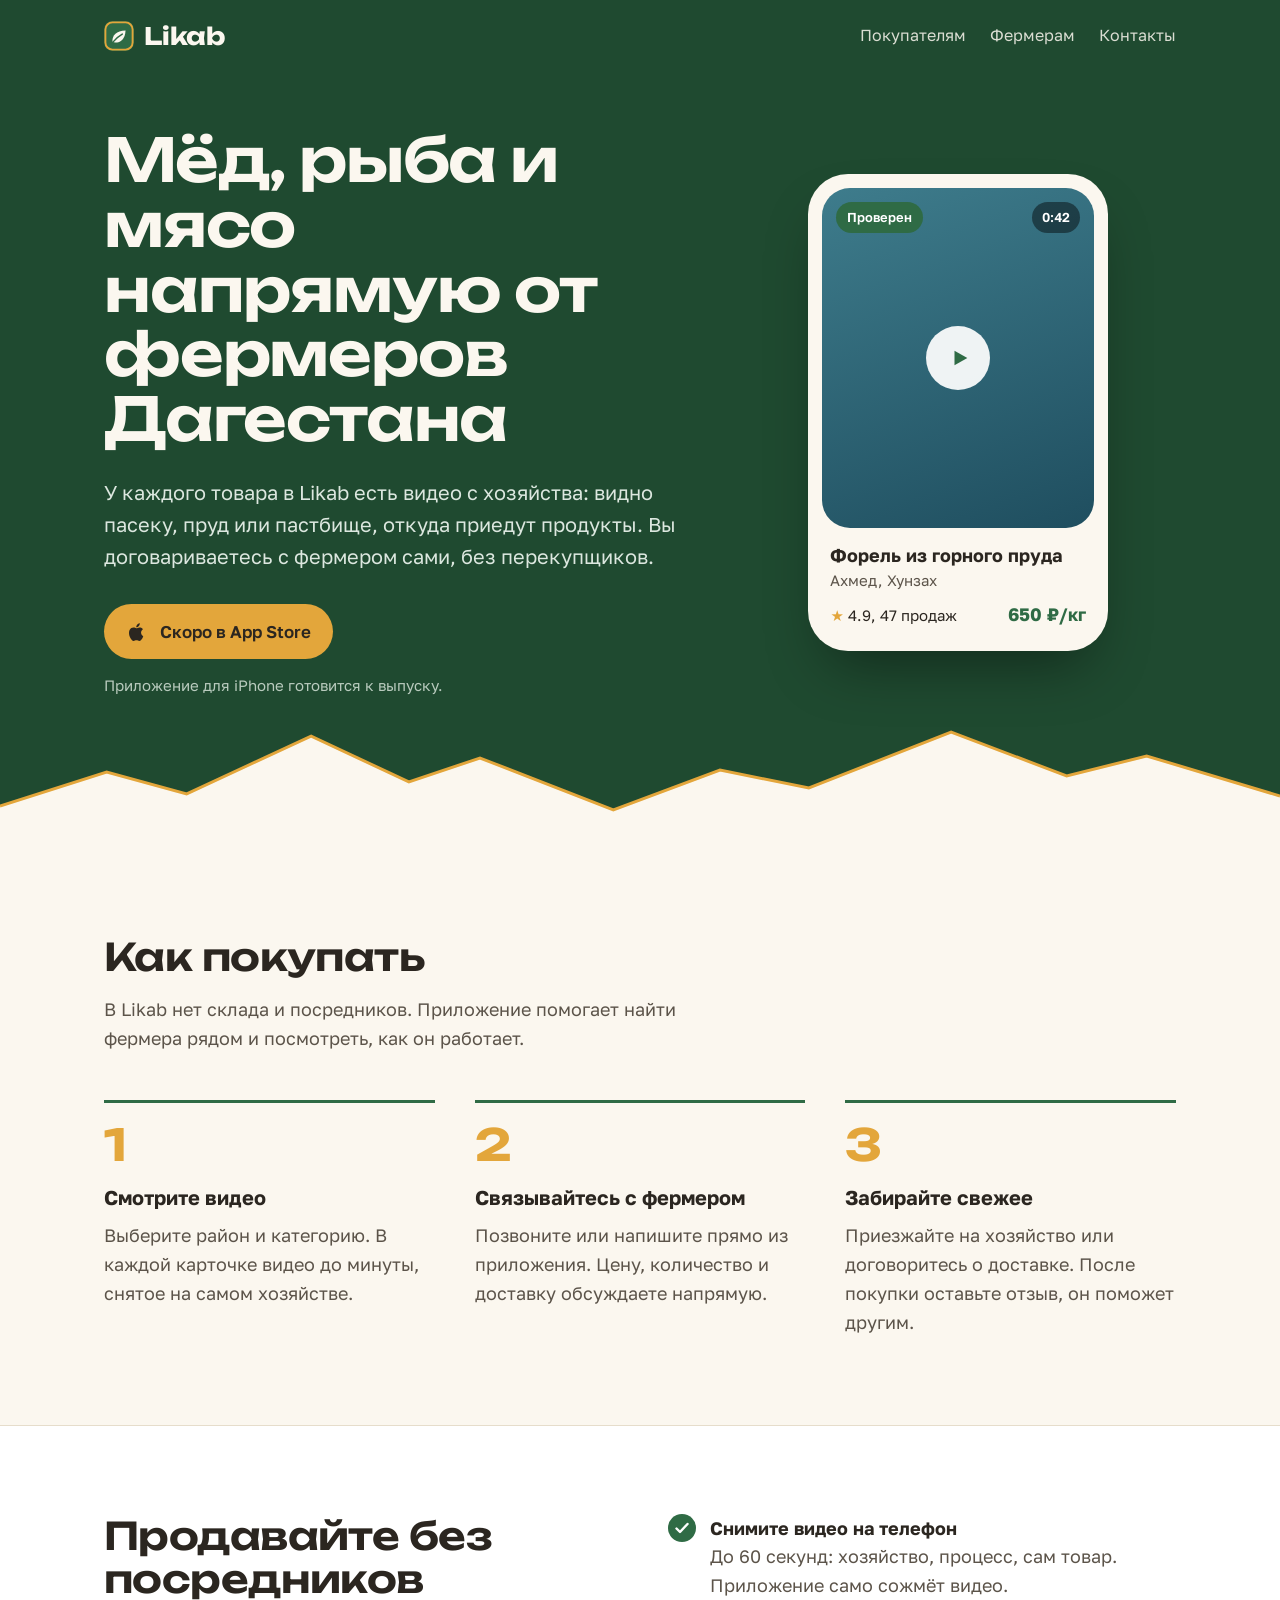
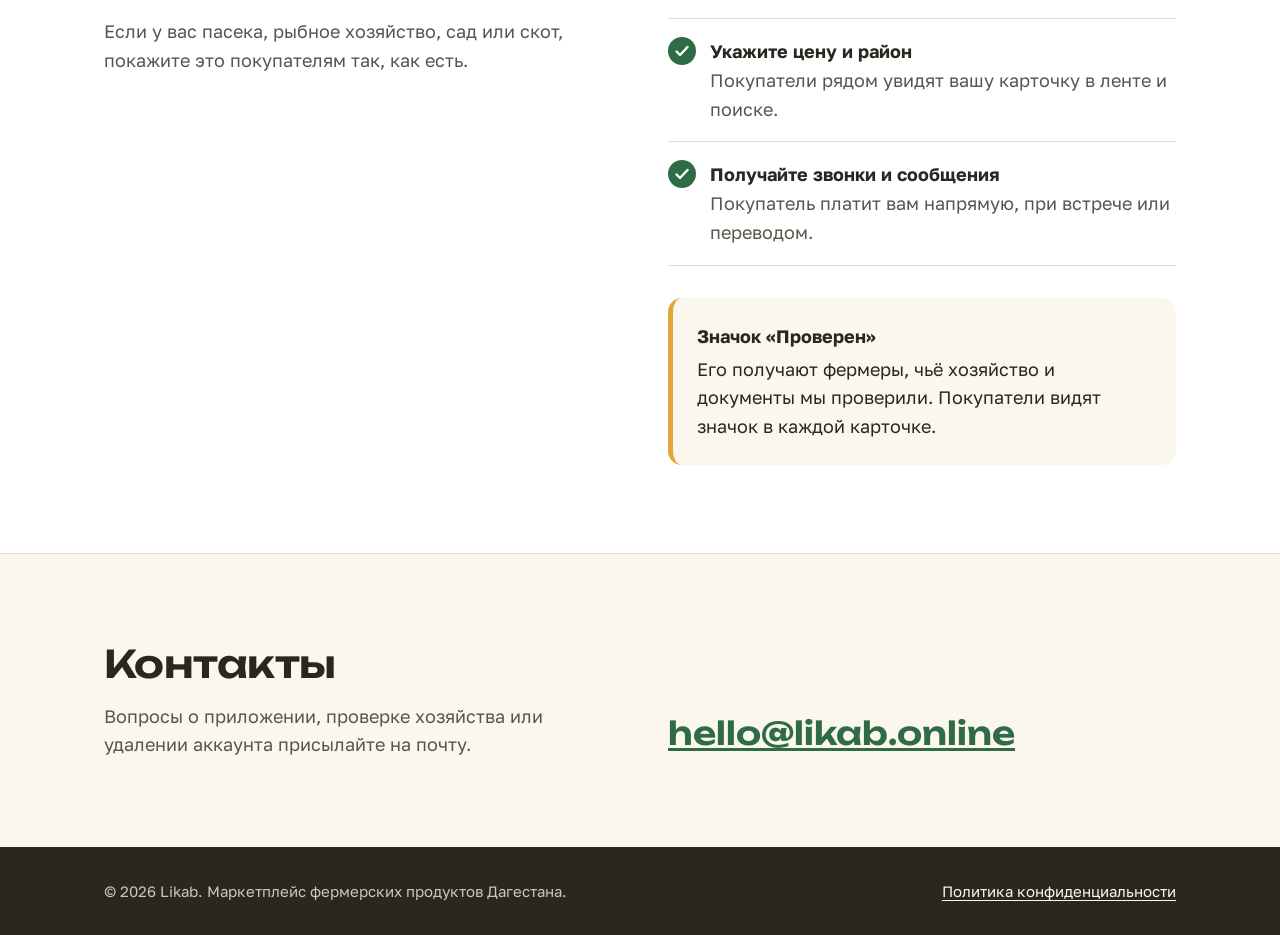
==== index.html @ 3a9e5cb6 "Add files via upload" ====
<!doctype html>
<html lang="ru">
<head>
<meta charset="utf-8">
<meta name="viewport" content="width=device-width, initial-scale=1">
<link rel="icon" href="data:image/svg+xml,%3Csvg xmlns=%27http://www.w3.org/2000/svg%27 viewBox=%270 0 32 32%27%3E%3Crect width=%2732%27 height=%2732%27 rx=%279%27 fill=%27%232F6B45%27/%3E%3Cpath d=%27M9 21c0-6 4-10.5 14-11-0.5 9-5 13-11 13-1 0-2-.4-3-1.2%27 fill=%27%23FBF7EF%27/%3E%3C/svg%3E">
<link rel="preconnect" href="https://fonts.googleapis.com">
<link rel="preconnect" href="https://fonts.gstatic.com" crossorigin>
<link href="https://fonts.googleapis.com/css2?family=Golos+Text:wght@400;600;700&family=Unbounded:wght@600;700&display=swap" rel="stylesheet">
<link rel="stylesheet" href="/styles.css">
<title>Likab — продукты от фермеров Дагестана</title>
<meta name="description" content="Likab — приложение, где фермеры Дагестана продают мёд, рыбу, мясо и овощи. У каждого товара видео с хозяйства и прямой контакт с фермером.">
</head>
<body>
<header class="top">
  <div class="wrap">
    <a class="wordmark" href="/"><svg viewBox="0 0 32 32" aria-hidden="true"><rect width="32" height="32" rx="9" fill="#2F6B45"/><rect x="1.5" y="1.5" width="29" height="29" rx="7.5" fill="none" stroke="#E3A63B" stroke-width="2"/><path d="M9 21c0-6 4-10.5 14-11-0.5 9-5 13-11 13-1 0-2-.4-3-1.2" fill="#FBF7EF"/><path d="M10 22c3-3.5 6-6 9.5-8" stroke="#2F6B45" stroke-width="1.6" fill="none" stroke-linecap="round"/></svg> Likab</a>
    <nav aria-label="Разделы">
      <a href="/#buyers" class="hide-sm">Покупателям</a>
      <a href="/#farmers">Фермерам</a>
      <a href="/#contacts">Контакты</a>
    </nav>
  </div>
</header>

<main>
  <div class="hero">
    <div class="wrap">
      <div>
        <h1>Мёд, рыба и мясо напрямую от фермеров Дагестана</h1>
        <p>У каждого товара в Likab есть видео с хозяйства: видно пасеку, пруд или пастбище, откуда приедут продукты. Вы договариваетесь с фермером сами, без перекупщиков.</p>
        <span class="store">
          <svg viewBox="0 0 24 24" aria-hidden="true"><path fill="currentColor" d="M16.4 12.6c0-2.4 2-3.6 2.1-3.7-1.1-1.7-2.9-1.9-3.5-1.9-1.5-.2-2.9.9-3.7.9-.8 0-1.9-.9-3.2-.8-1.6 0-3.1 1-4 2.4-1.7 3-.4 7.4 1.2 9.8.8 1.2 1.8 2.5 3 2.4 1.2 0 1.7-.8 3.1-.8s1.9.8 3.2.8c1.3 0 2.1-1.2 2.9-2.4.9-1.4 1.3-2.7 1.3-2.8 0 0-2.4-1-2.4-3.9zM14 5.5c.7-.8 1.1-1.9 1-3-1 0-2.1.7-2.8 1.5-.6.7-1.2 1.8-1 2.9 1.1.1 2.1-.6 2.8-1.4z"/></svg>
          Скоро в App Store
        </span>
        <small>Приложение для iPhone готовится к выпуску.</small>
      </div>

      <div class="phone" aria-hidden="true">
        <div class="video">
          <span class="badge">Проверен</span>
          <span class="time">0:42</span>
          <span class="play"><svg viewBox="0 0 24 24"><path fill="#2F6B45" d="M6 4l14 8-14 8z"/></svg></span>
        </div>
        <div class="info">
          <div class="title">Форель из горного пруда</div>
          <div class="who">Ахмед, Хунзах</div>
          <div class="row">
            <span class="stars"><b>★</b> 4.9, 47 продаж</span>
            <span class="price">650 ₽/кг</span>
          </div>
        </div>
      </div>
    </div>

    <svg class="ridge" viewBox="0 0 1440 120" preserveAspectRatio="none" aria-hidden="true">
      <path d="M0 120V78l120-34 90 22 140-58 110 46 80-24 150 52 120-40 100 18 160-56 130 44 90-20 150 40v52z" fill="#FBF7EF"/>
      <path d="M0 78l120-34 90 22 140-58 110 46 80-24 150 52 120-40 100 18 160-56 130 44 90-20 150 40" fill="none" stroke="#E3A63B" stroke-width="3"/>
    </svg>
  </div>

  <section id="buyers">
    <div class="wrap">
      <h2>Как покупать</h2>
      <p class="lead">В Likab нет склада и посредников. Приложение помогает найти фермера рядом и посмотреть, как он работает.</p>
      <ol class="steps">
        <li>
          <div class="n">1</div>
          <h3>Смотрите видео</h3>
          <p>Выберите район и категорию. В каждой карточке видео до минуты, снятое на самом хозяйстве.</p>
        </li>
        <li>
          <div class="n">2</div>
          <h3>Связывайтесь с фермером</h3>
          <p>Позвоните или напишите прямо из приложения. Цену, количество и доставку обсуждаете напрямую.</p>
        </li>
        <li>
          <div class="n">3</div>
          <h3>Забирайте свежее</h3>
          <p>Приезжайте на хозяйство или договоритесь о доставке. После покупки оставьте отзыв, он поможет другим.</p>
        </li>
      </ol>
    </div>
  </section>

  <section class="farmers" id="farmers">
    <div class="wrap">
      <div>
        <h2>Продавайте без посредников</h2>
        <p class="lead">Если у вас пасека, рыбное хозяйство, сад или скот, покажите это покупателям так, как есть.</p>
      </div>
      <div>
        <ul class="checks">
          <li><svg viewBox="0 0 28 28" aria-hidden="true"><circle cx="14" cy="14" r="14" fill="#2F6B45"/><path d="M8.5 14.5l3.5 3.5 7.5-8" stroke="#fff" stroke-width="2.4" fill="none" stroke-linecap="round" stroke-linejoin="round"/></svg><div><b>Снимите видео на телефон</b><span>До 60 секунд: хозяйство, процесс, сам товар. Приложение само сожмёт видео.</span></div></li>
          <li><svg viewBox="0 0 28 28" aria-hidden="true"><circle cx="14" cy="14" r="14" fill="#2F6B45"/><path d="M8.5 14.5l3.5 3.5 7.5-8" stroke="#fff" stroke-width="2.4" fill="none" stroke-linecap="round" stroke-linejoin="round"/></svg><div><b>Укажите цену и район</b><span>Покупатели рядом увидят вашу карточку в ленте и поиске.</span></div></li>
          <li><svg viewBox="0 0 28 28" aria-hidden="true"><circle cx="14" cy="14" r="14" fill="#2F6B45"/><path d="M8.5 14.5l3.5 3.5 7.5-8" stroke="#fff" stroke-width="2.4" fill="none" stroke-linecap="round" stroke-linejoin="round"/></svg><div><b>Получайте звонки и сообщения</b><span>Покупатель платит вам напрямую, при встрече или переводом.</span></div></li>
        </ul>
        <div class="verified">
          <b>Значок «Проверен»</b>
          Его получают фермеры, чьё хозяйство и документы мы проверили. Покупатели видят значок в каждой карточке.
        </div>
      </div>
    </div>
  </section>

  <section class="contacts" id="contacts">
    <div class="wrap">
      <div>
        <h2>Контакты</h2>
        <p class="lead" style="margin-bottom:0">Вопросы о приложении, проверке хозяйства или удалении аккаунта присылайте на почту.</p>
      </div>
      <div>
        <a class="mail" href="mailto:hello@likab.online">hello@likab.online</a>
      </div>
    </div>
  </section>
</main>

<footer>
  <div class="wrap">
    <span>© 2026 Likab. Маркетплейс фермерских продуктов Дагестана.</span>
    <span><a href="/privacy.html">Политика конфиденциальности</a></span>
  </div>
</footer>
</body>
</html>
---- styles.css ----
:root {
  --green: #2F6B45;
  --green-deep: #1F4A30;
  --amber: #E3A63B;
  --milk: #FBF7EF;
  --ink: #2B2620;
  --ink-soft: #5C544A;
  --line: #E6DDCB;
  --white: #FFFFFF;
  --radius-lg: 28px;
  --radius-sm: 14px;
  --wrap: 1120px;
  --display: "Unbounded", "Golos Text", system-ui, sans-serif;
  --text: "Golos Text", system-ui, -apple-system, "Segoe UI", sans-serif;
}

* { box-sizing: border-box; }
html { -webkit-text-size-adjust: 100%; }
body {
  margin: 0;
  background: var(--milk);
  color: var(--ink);
  font-family: var(--text);
  font-size: 18px;
  line-height: 1.6;
}
img, svg { display: block; max-width: 100%; }
a { color: var(--green); text-underline-offset: 3px; }
a:focus-visible, .button:focus-visible {
  outline: 3px solid var(--amber);
  outline-offset: 3px;
  border-radius: 6px;
}

.wrap { width: 100%; max-width: var(--wrap); margin: 0 auto; padding: 0 24px; }

/* Шапка */
.top { background: var(--green-deep); color: var(--milk); }
.top .wrap {
  display: flex; align-items: center; justify-content: space-between;
  gap: 16px; min-height: 72px;
}
.wordmark {
  font-family: var(--display); font-weight: 700; font-size: 24px;
  color: var(--milk); text-decoration: none; letter-spacing: -0.01em;
  display: flex; align-items: center; gap: 10px;
}
.wordmark svg { width: 30px; height: 30px; }
.top nav { display: flex; gap: 24px; font-size: 16px; }
.top nav a { color: var(--milk); text-decoration: none; opacity: 0.85; }
.top nav a:hover { opacity: 1; text-decoration: underline; }

/* Первый экран */
.hero { background: var(--green-deep); color: var(--milk); position: relative; overflow: hidden; }
.hero .wrap {
  display: grid; grid-template-columns: 1.15fr 0.85fr; gap: 48px;
  align-items: center; padding-top: 56px; padding-bottom: 150px;
}
.hero h1 {
  font-family: var(--display); font-weight: 600;
  font-size: clamp(34px, 5.2vw, 60px); line-height: 1.08;
  letter-spacing: -0.02em; margin: 0 0 24px; max-width: 14ch;
}
.hero p { font-size: 20px; color: #DCE7DF; margin: 0 0 32px; max-width: 34em; }
.store {
  display: inline-flex; align-items: center; gap: 12px;
  background: var(--amber); color: var(--ink);
  padding: 14px 22px; border-radius: 999px; font-weight: 600; font-size: 17px;
}
.store svg { width: 22px; height: 22px; }
.hero small { display: block; margin-top: 14px; font-size: 15px; color: #B9CBBE; }

/* Карточка товара в рамке телефона */
.phone {
  justify-self: center; width: min(300px, 100%);
  background: var(--milk); color: var(--ink);
  border-radius: 40px; padding: 14px;
  box-shadow: 0 30px 60px -20px rgba(0, 0, 0, 0.45);
  position: relative; z-index: 1;
}
.phone .video {
  aspect-ratio: 4 / 5; border-radius: 28px;
  background: linear-gradient(160deg, #3E7C8C 0%, #1F4E5F 100%);
  position: relative; display: grid; place-items: center;
}
.phone .video .play {
  width: 64px; height: 64px; border-radius: 50%; background: rgba(255,255,255,0.92);
  display: grid; place-items: center;
}
.phone .video .play svg { width: 22px; height: 22px; margin-left: 4px; }
.phone .badge {
  position: absolute; top: 14px; left: 14px;
  background: var(--green); color: var(--white);
  font-size: 13px; font-weight: 600; padding: 5px 11px; border-radius: 999px;
}
.phone .time {
  position: absolute; top: 14px; right: 14px;
  background: rgba(0,0,0,0.45); color: var(--white);
  font-size: 13px; font-weight: 600; padding: 5px 10px; border-radius: 999px;
  font-variant-numeric: tabular-nums;
}
.phone .info { padding: 16px 8px 8px; }
.phone .title { font-weight: 700; font-size: 18px; line-height: 1.3; }
.phone .who { color: var(--ink-soft); font-size: 15px; }
.phone .row { display: flex; justify-content: space-between; align-items: baseline; margin-top: 8px; }
.phone .stars { font-size: 15px; }
.phone .stars b { color: var(--amber); }
.phone .price { color: var(--green); font-weight: 700; font-size: 18px; }

/* Горы у нижнего края первого экрана */
.ridge {
  position: absolute; left: 0; right: 0; bottom: -1px; width: 100%; height: 120px;
}

/* Секции */
section { padding: 88px 0; }
h2 {
  font-family: var(--display); font-weight: 600;
  font-size: clamp(26px, 3.4vw, 38px); line-height: 1.15;
  letter-spacing: -0.015em; margin: 0 0 16px; max-width: 22ch;
}
.lead { color: var(--ink-soft); max-width: 36em; margin: 0 0 48px; }

/* Покупателям: шаги */
.steps { list-style: none; margin: 0; padding: 0; display: grid; grid-template-columns: repeat(3, 1fr); gap: 40px; }
.steps li { border-top: 3px solid var(--green); padding-top: 20px; }
.steps .n {
  font-family: var(--display); font-weight: 700; font-size: 44px; line-height: 1;
  color: var(--amber); margin-bottom: 14px;
}
.steps h3 { font-size: 20px; margin: 0 0 8px; }
.steps p { margin: 0; color: var(--ink-soft); }

/* Фермерам */
.farmers { background: var(--white); border-top: 1px solid var(--line); border-bottom: 1px solid var(--line); }
.farmers .wrap { display: grid; grid-template-columns: 1fr 1fr; gap: 56px; align-items: start; }
.checks { list-style: none; margin: 0; padding: 0; }
.checks li {
  display: grid; grid-template-columns: 28px 1fr; gap: 14px;
  padding: 18px 0; border-bottom: 1px solid var(--line);
}
.checks li:first-child { padding-top: 0; }
.checks svg { width: 28px; height: 28px; }
.checks b { display: block; font-size: 18px; }
.checks span { color: var(--ink-soft); }
.verified {
  margin-top: 32px; padding: 24px; border-radius: var(--radius-sm);
  background: var(--milk); border-left: 5px solid var(--amber);
}
.verified b { display: block; margin-bottom: 4px; }

/* Контакты */
.contacts .wrap { display: grid; grid-template-columns: 1fr 1fr; gap: 56px; align-items: end; }
.mail {
  font-family: var(--display); font-weight: 600;
  font-size: clamp(22px, 3vw, 32px); word-break: break-word;
}

/* Подвал */
footer { background: var(--ink); color: #CFC6B8; font-size: 15px; padding: 32px 0; }
footer .wrap { display: flex; flex-wrap: wrap; justify-content: space-between; gap: 12px 24px; }
footer a { color: var(--milk); }

/* Страница политики */
.doc { padding: 56px 0 88px; }
.doc .wrap { max-width: 760px; }
.doc h1 {
  font-family: var(--display); font-weight: 600; font-size: clamp(28px, 4vw, 40px);
  line-height: 1.15; letter-spacing: -0.015em; margin: 0 0 8px;
}
.doc .updated { color: var(--ink-soft); margin: 0 0 40px; }
.doc h2 { font-size: 22px; margin: 40px 0 12px; max-width: none; }
.doc ul { padding-left: 1.2em; }
.doc li { margin-bottom: 6px; }
.doc table { width: 100%; border-collapse: collapse; font-size: 16px; margin: 8px 0 16px; }
.doc th, .doc td { text-align: left; vertical-align: top; padding: 10px 12px; border-bottom: 1px solid var(--line); }
.doc th { font-weight: 600; background: var(--white); }

/* Телефоны */
@media (max-width: 860px) {
  .hero .wrap { grid-template-columns: 1fr; padding-top: 32px; padding-bottom: 120px; gap: 40px; }
  .phone { width: min(280px, 100%); }
  .steps { grid-template-columns: 1fr; gap: 32px; }
  .farmers .wrap, .contacts .wrap { grid-template-columns: 1fr; gap: 32px; }
  section { padding: 64px 0; }
}
@media (max-width: 560px) {
  body { font-size: 17px; }
  .wrap { padding: 0 16px; }
  .top nav { gap: 16px; font-size: 15px; }
  .top nav .hide-sm { display: none; }
  .hero p { font-size: 18px; }
  .ridge { height: 80px; }
}
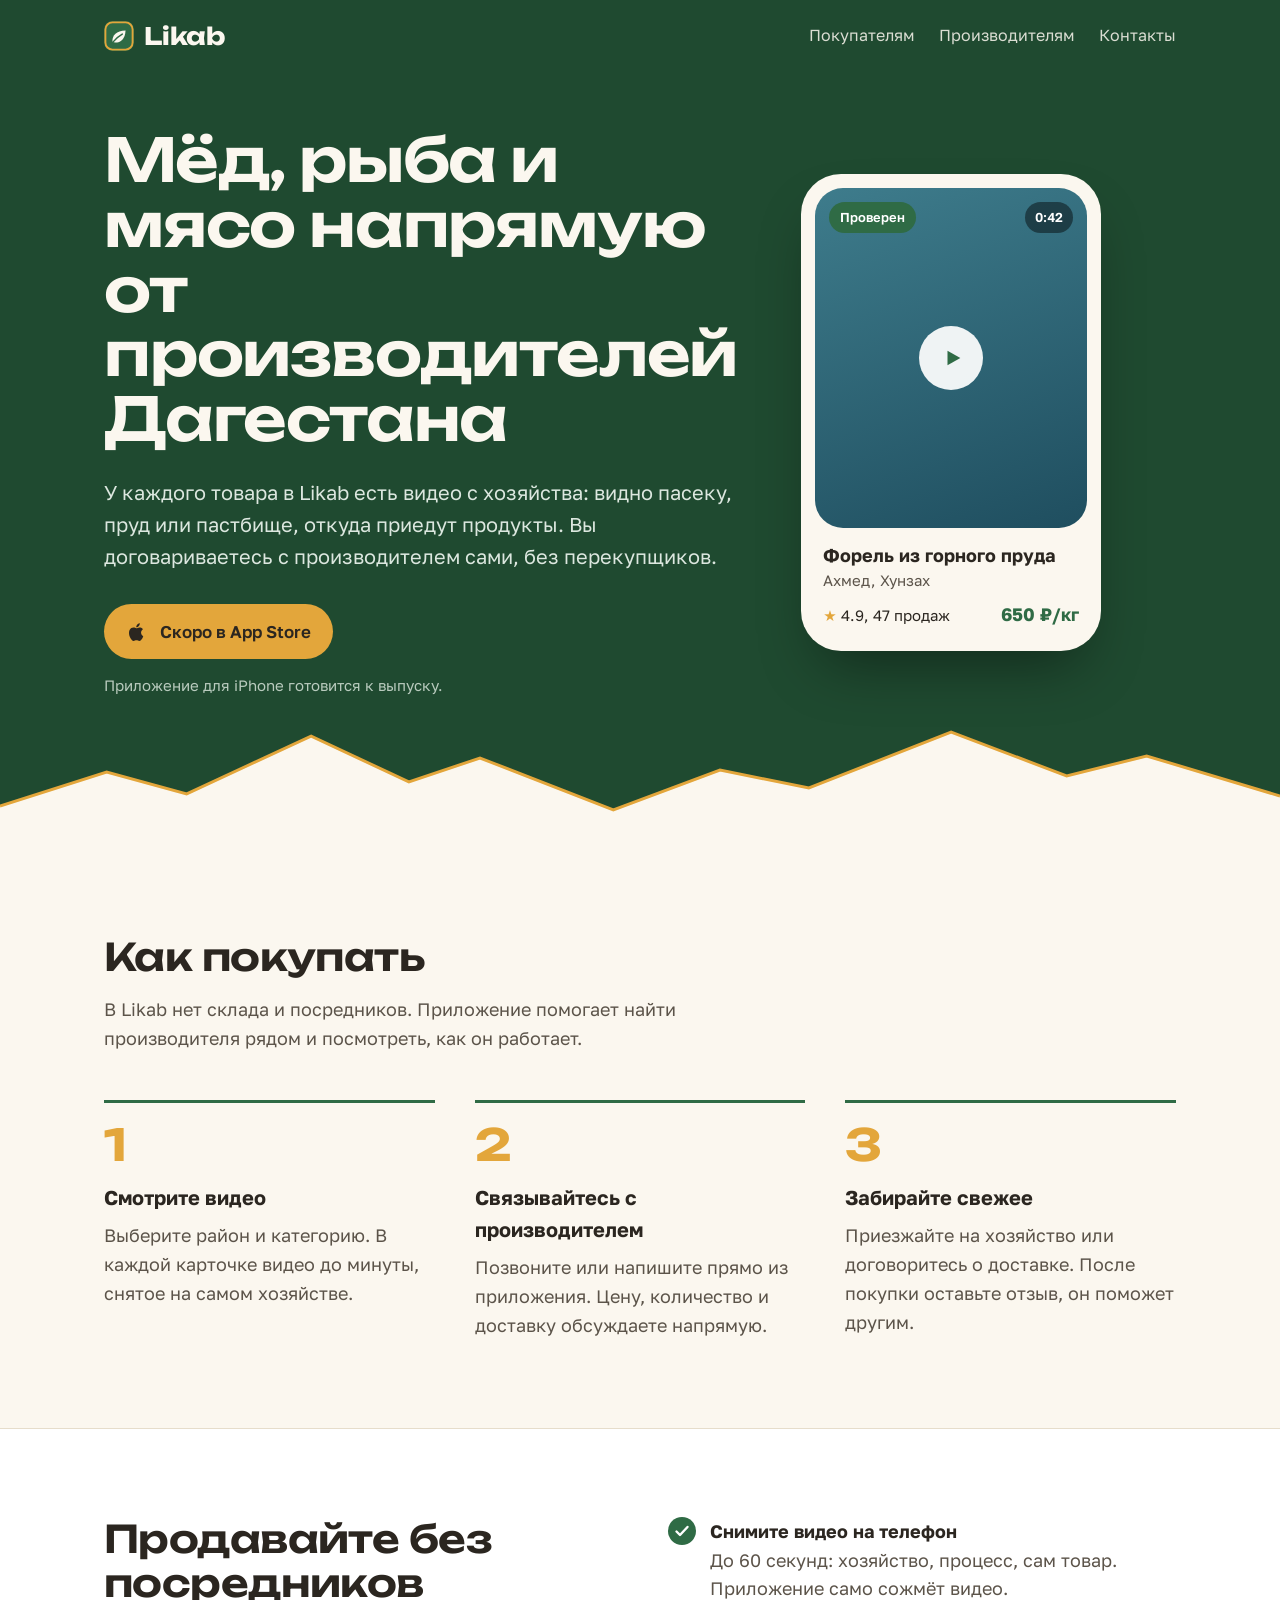
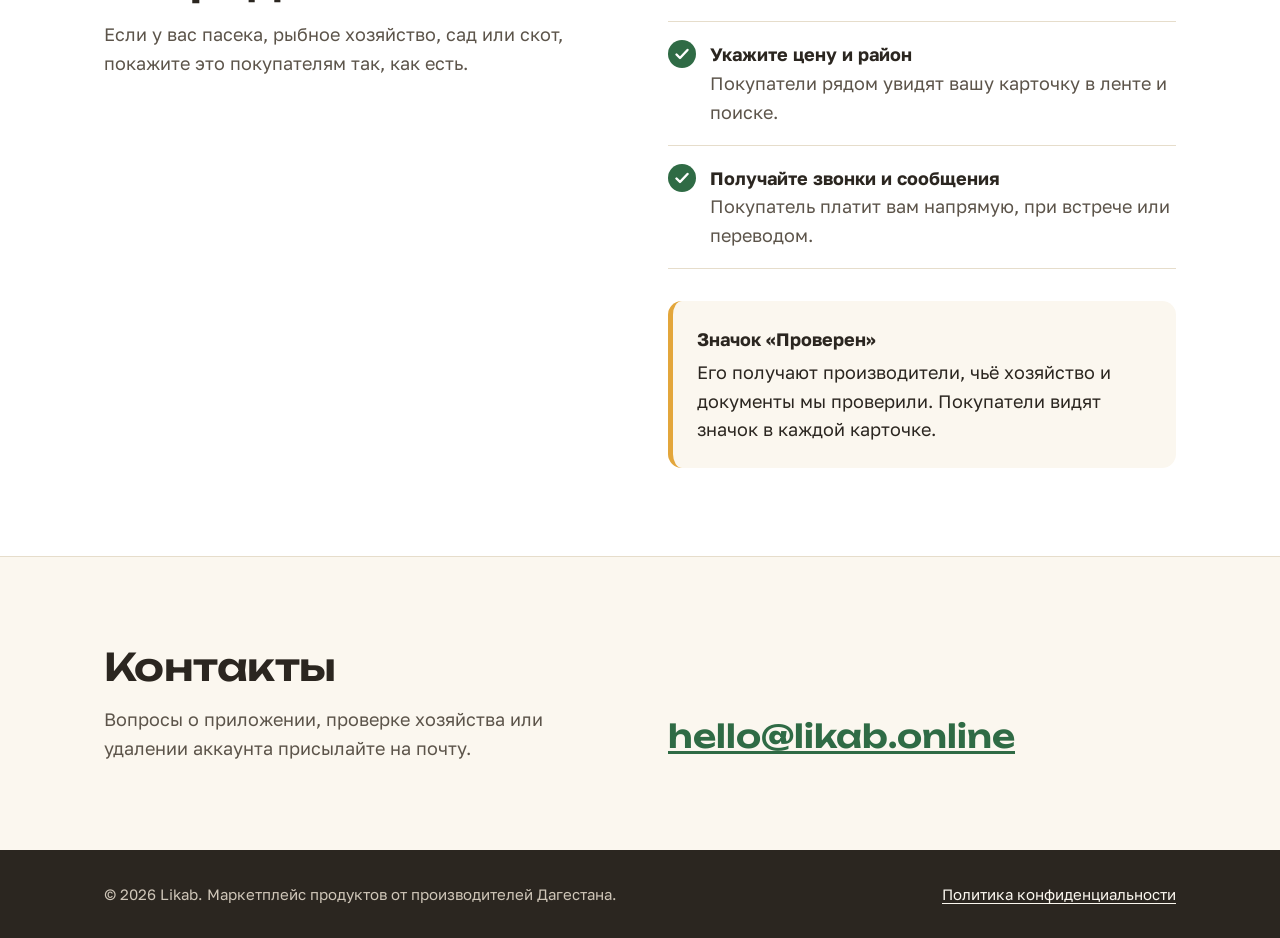
==== commit a5907d60: "Add files via upload" ====
--- a/index.html
+++ b/index.html
@@ -8,8 +8,8 @@
 <link rel="preconnect" href="https://fonts.gstatic.com" crossorigin>
 <link href="https://fonts.googleapis.com/css2?family=Golos+Text:wght@400;600;700&family=Unbounded:wght@600;700&display=swap" rel="stylesheet">
 <link rel="stylesheet" href="/styles.css">
-<title>Likab — продукты от фермеров Дагестана</title>
-<meta name="description" content="Likab — приложение, где фермеры Дагестана продают мёд, рыбу, мясо и овощи. У каждого товара видео с хозяйства и прямой контакт с фермером.">
+<title>Likab — продукты от производителей Дагестана</title>
+<meta name="description" content="Likab — приложение, где производители Дагестана продают мёд, рыбу, мясо и овощи. У каждого товара видео с хозяйства и прямой контакт с производителем.">
 </head>
 <body>
 <header class="top">
@@ -17,7 +17,7 @@
     <a class="wordmark" href="/"><svg viewBox="0 0 32 32" aria-hidden="true"><rect width="32" height="32" rx="9" fill="#2F6B45"/><rect x="1.5" y="1.5" width="29" height="29" rx="7.5" fill="none" stroke="#E3A63B" stroke-width="2"/><path d="M9 21c0-6 4-10.5 14-11-0.5 9-5 13-11 13-1 0-2-.4-3-1.2" fill="#FBF7EF"/><path d="M10 22c3-3.5 6-6 9.5-8" stroke="#2F6B45" stroke-width="1.6" fill="none" stroke-linecap="round"/></svg> Likab</a>
     <nav aria-label="Разделы">
       <a href="/#buyers" class="hide-sm">Покупателям</a>
-      <a href="/#farmers">Фермерам</a>
+      <a href="/#farmers">Производителям</a>
       <a href="/#contacts">Контакты</a>
     </nav>
   </div>
@@ -27,8 +27,8 @@
   <div class="hero">
     <div class="wrap">
       <div>
-        <h1>Мёд, рыба и мясо напрямую от фермеров Дагестана</h1>
-        <p>У каждого товара в Likab есть видео с хозяйства: видно пасеку, пруд или пастбище, откуда приедут продукты. Вы договариваетесь с фермером сами, без перекупщиков.</p>
+        <h1>Мёд, рыба и мясо напрямую от производителей Дагестана</h1>
+        <p>У каждого товара в Likab есть видео с хозяйства: видно пасеку, пруд или пастбище, откуда приедут продукты. Вы договариваетесь с производителем сами, без перекупщиков.</p>
         <span class="store">
           <svg viewBox="0 0 24 24" aria-hidden="true"><path fill="currentColor" d="M16.4 12.6c0-2.4 2-3.6 2.1-3.7-1.1-1.7-2.9-1.9-3.5-1.9-1.5-.2-2.9.9-3.7.9-.8 0-1.9-.9-3.2-.8-1.6 0-3.1 1-4 2.4-1.7 3-.4 7.4 1.2 9.8.8 1.2 1.8 2.5 3 2.4 1.2 0 1.7-.8 3.1-.8s1.9.8 3.2.8c1.3 0 2.1-1.2 2.9-2.4.9-1.4 1.3-2.7 1.3-2.8 0 0-2.4-1-2.4-3.9zM14 5.5c.7-.8 1.1-1.9 1-3-1 0-2.1.7-2.8 1.5-.6.7-1.2 1.8-1 2.9 1.1.1 2.1-.6 2.8-1.4z"/></svg>
           Скоро в App Store
@@ -62,7 +62,7 @@
   <section id="buyers">
     <div class="wrap">
       <h2>Как покупать</h2>
-      <p class="lead">В Likab нет склада и посредников. Приложение помогает найти фермера рядом и посмотреть, как он работает.</p>
+      <p class="lead">В Likab нет склада и посредников. Приложение помогает найти производителя рядом и посмотреть, как он работает.</p>
       <ol class="steps">
         <li>
           <div class="n">1</div>
@@ -71,7 +71,7 @@
         </li>
         <li>
           <div class="n">2</div>
-          <h3>Связывайтесь с фермером</h3>
+          <h3>Связывайтесь с производителем</h3>
           <p>Позвоните или напишите прямо из приложения. Цену, количество и доставку обсуждаете напрямую.</p>
         </li>
         <li>
@@ -97,7 +97,7 @@
         </ul>
         <div class="verified">
           <b>Значок «Проверен»</b>
-          Его получают фермеры, чьё хозяйство и документы мы проверили. Покупатели видят значок в каждой карточке.
+          Его получают производители, чьё хозяйство и документы мы проверили. Покупатели видят значок в каждой карточке.
         </div>
       </div>
     </div>
@@ -118,7 +118,7 @@
 
 <footer>
   <div class="wrap">
-    <span>© 2026 Likab. Маркетплейс фермерских продуктов Дагестана.</span>
+    <span>© 2026 Likab. Маркетплейс продуктов от производителей Дагестана.</span>
     <span><a href="/privacy.html">Политика конфиденциальности</a></span>
   </div>
 </footer>
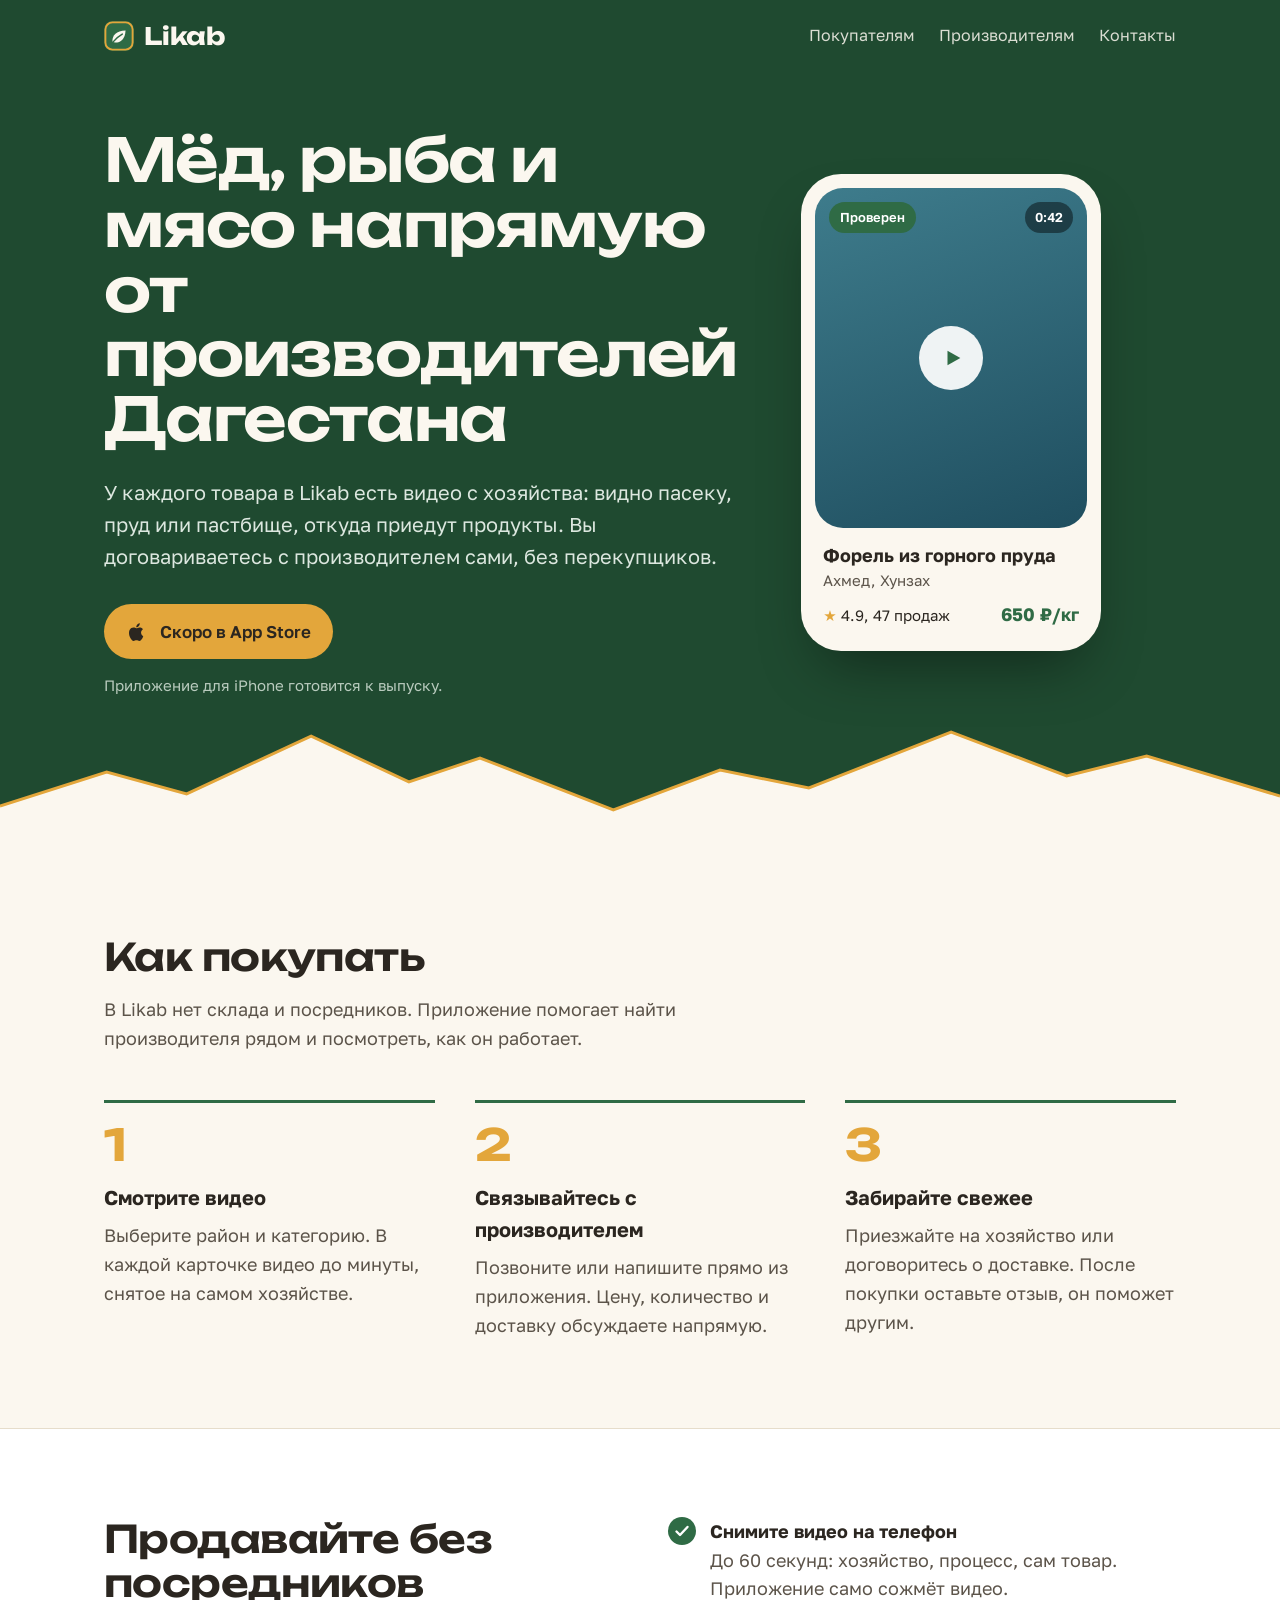
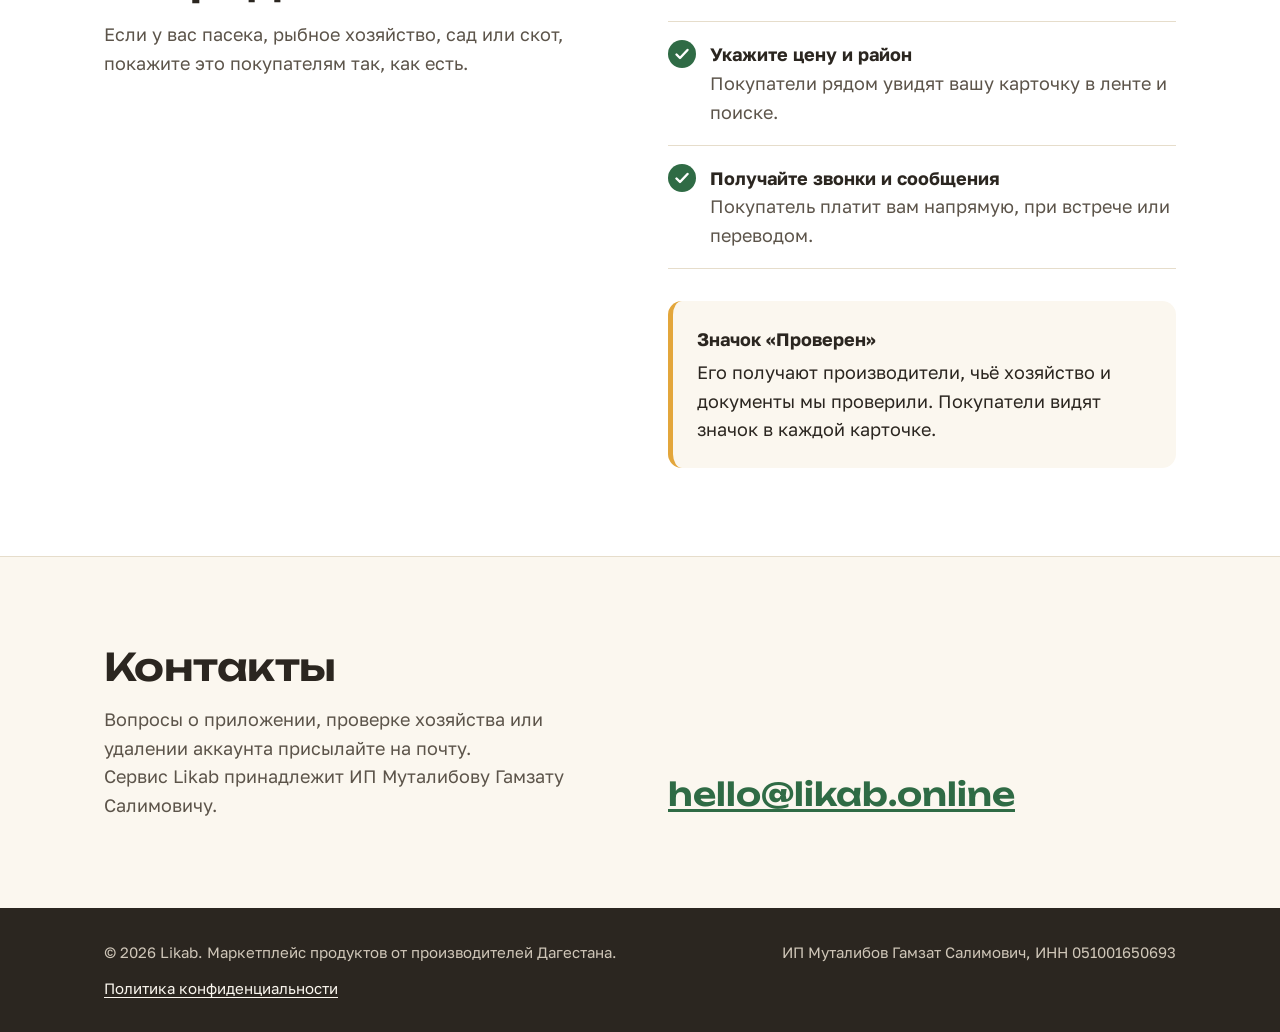
==== commit 86d48e51: "Add files via upload" ====
--- a/index.html
+++ b/index.html
@@ -107,7 +107,7 @@
     <div class="wrap">
       <div>
         <h2>Контакты</h2>
-        <p class="lead" style="margin-bottom:0">Вопросы о приложении, проверке хозяйства или удалении аккаунта присылайте на почту.</p>
+        <p class="lead" style="margin-bottom:0">Вопросы о приложении, проверке хозяйства или удалении аккаунта присылайте на почту.<br>Сервис Likab принадлежит ИП Муталибову Гамзату Салимовичу.</p>
       </div>
       <div>
         <a class="mail" href="mailto:hello@likab.online">hello@likab.online</a>
@@ -119,6 +119,7 @@
 <footer>
   <div class="wrap">
     <span>© 2026 Likab. Маркетплейс продуктов от производителей Дагестана.</span>
+    <span>ИП Муталибов Гамзат Салимович, ИНН 051001650693</span>
     <span><a href="/privacy.html">Политика конфиденциальности</a></span>
   </div>
 </footer>
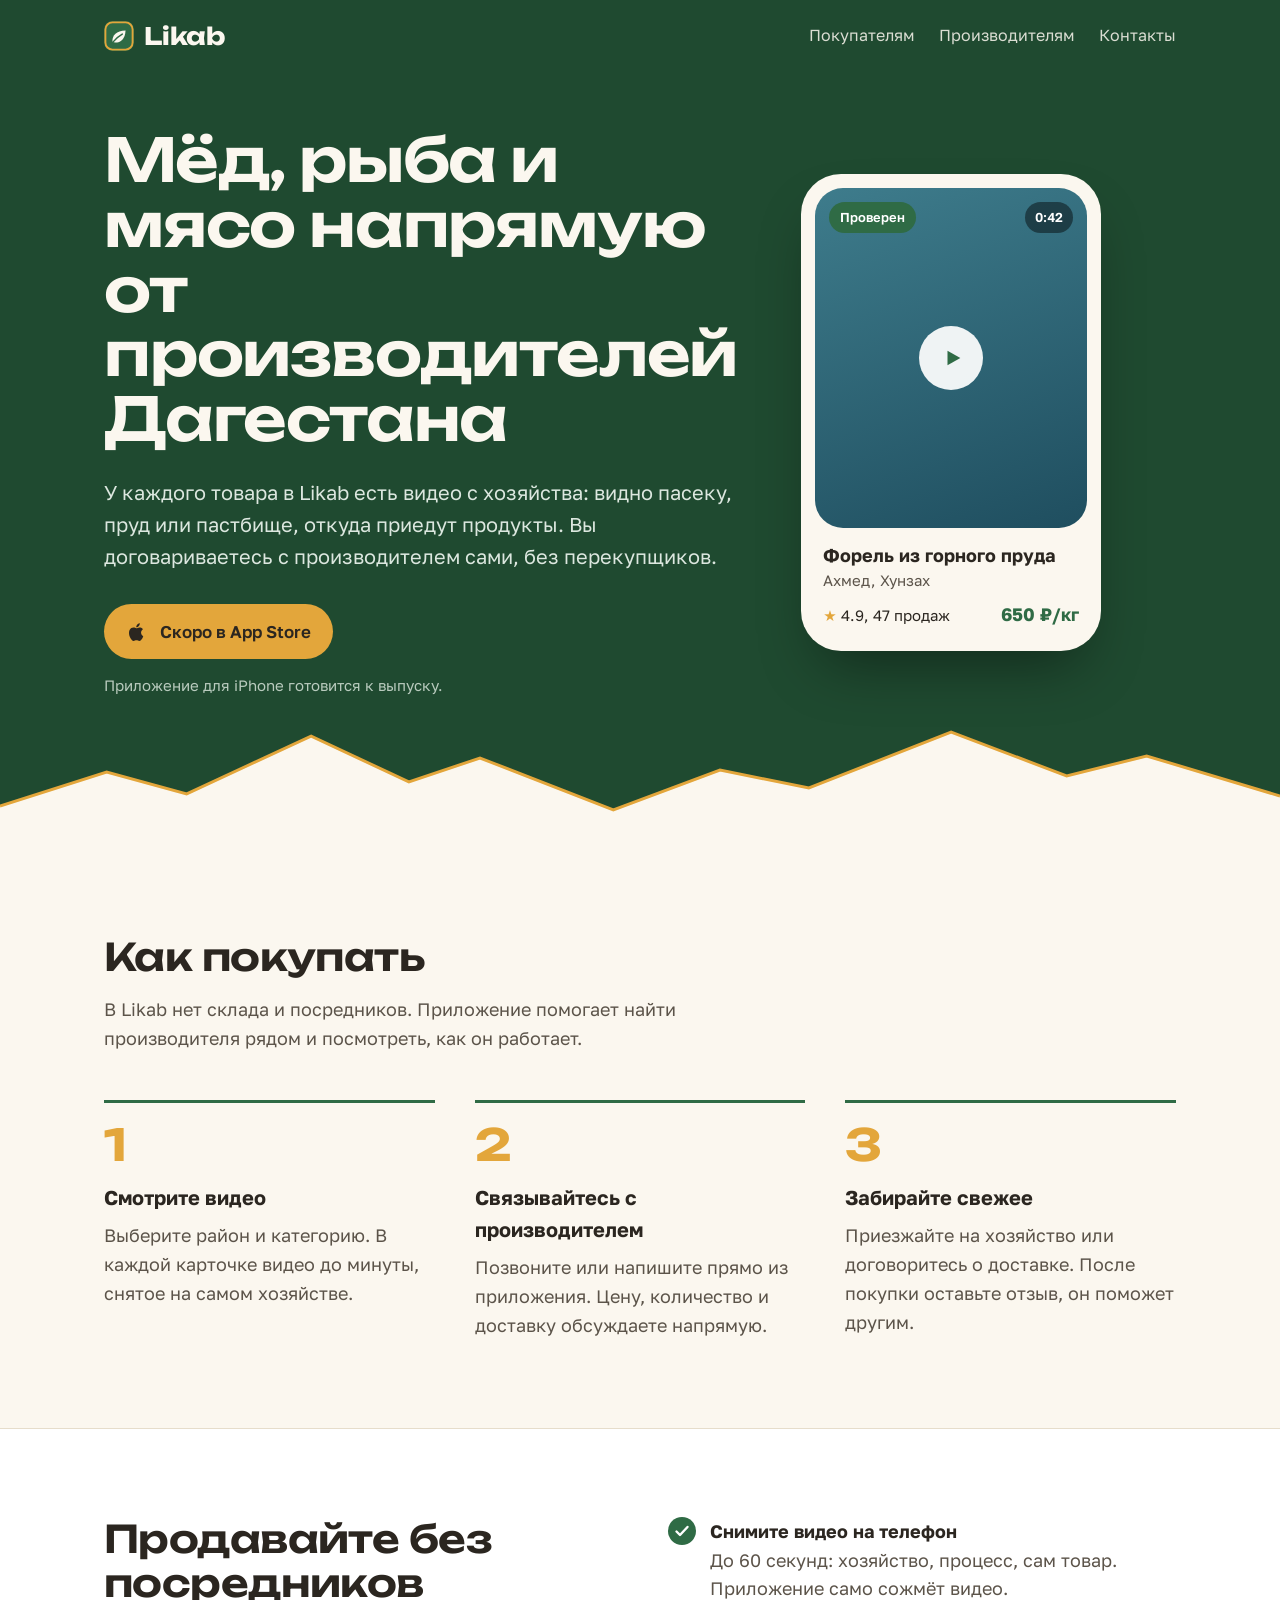
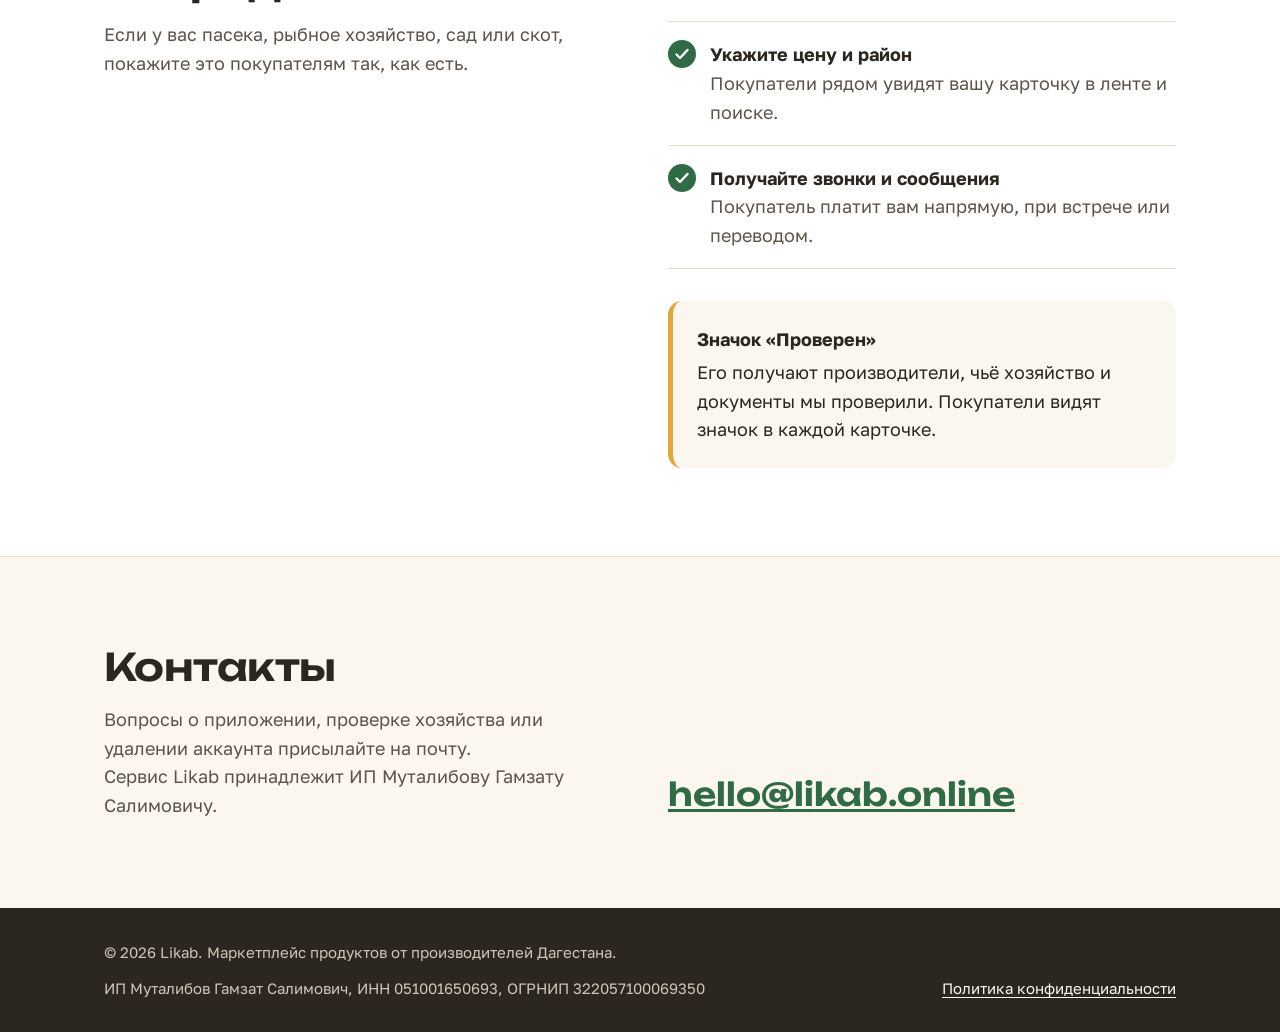
==== commit ad088f39: "Add files via upload" ====
--- a/index.html
+++ b/index.html
@@ -119,7 +119,7 @@
 <footer>
   <div class="wrap">
     <span>© 2026 Likab. Маркетплейс продуктов от производителей Дагестана.</span>
-    <span>ИП Муталибов Гамзат Салимович, ИНН 051001650693</span>
+    <span>ИП Муталибов Гамзат Салимович, ИНН 051001650693, ОГРНИП 322057100069350</span>
     <span><a href="/privacy.html">Политика конфиденциальности</a></span>
   </div>
 </footer>
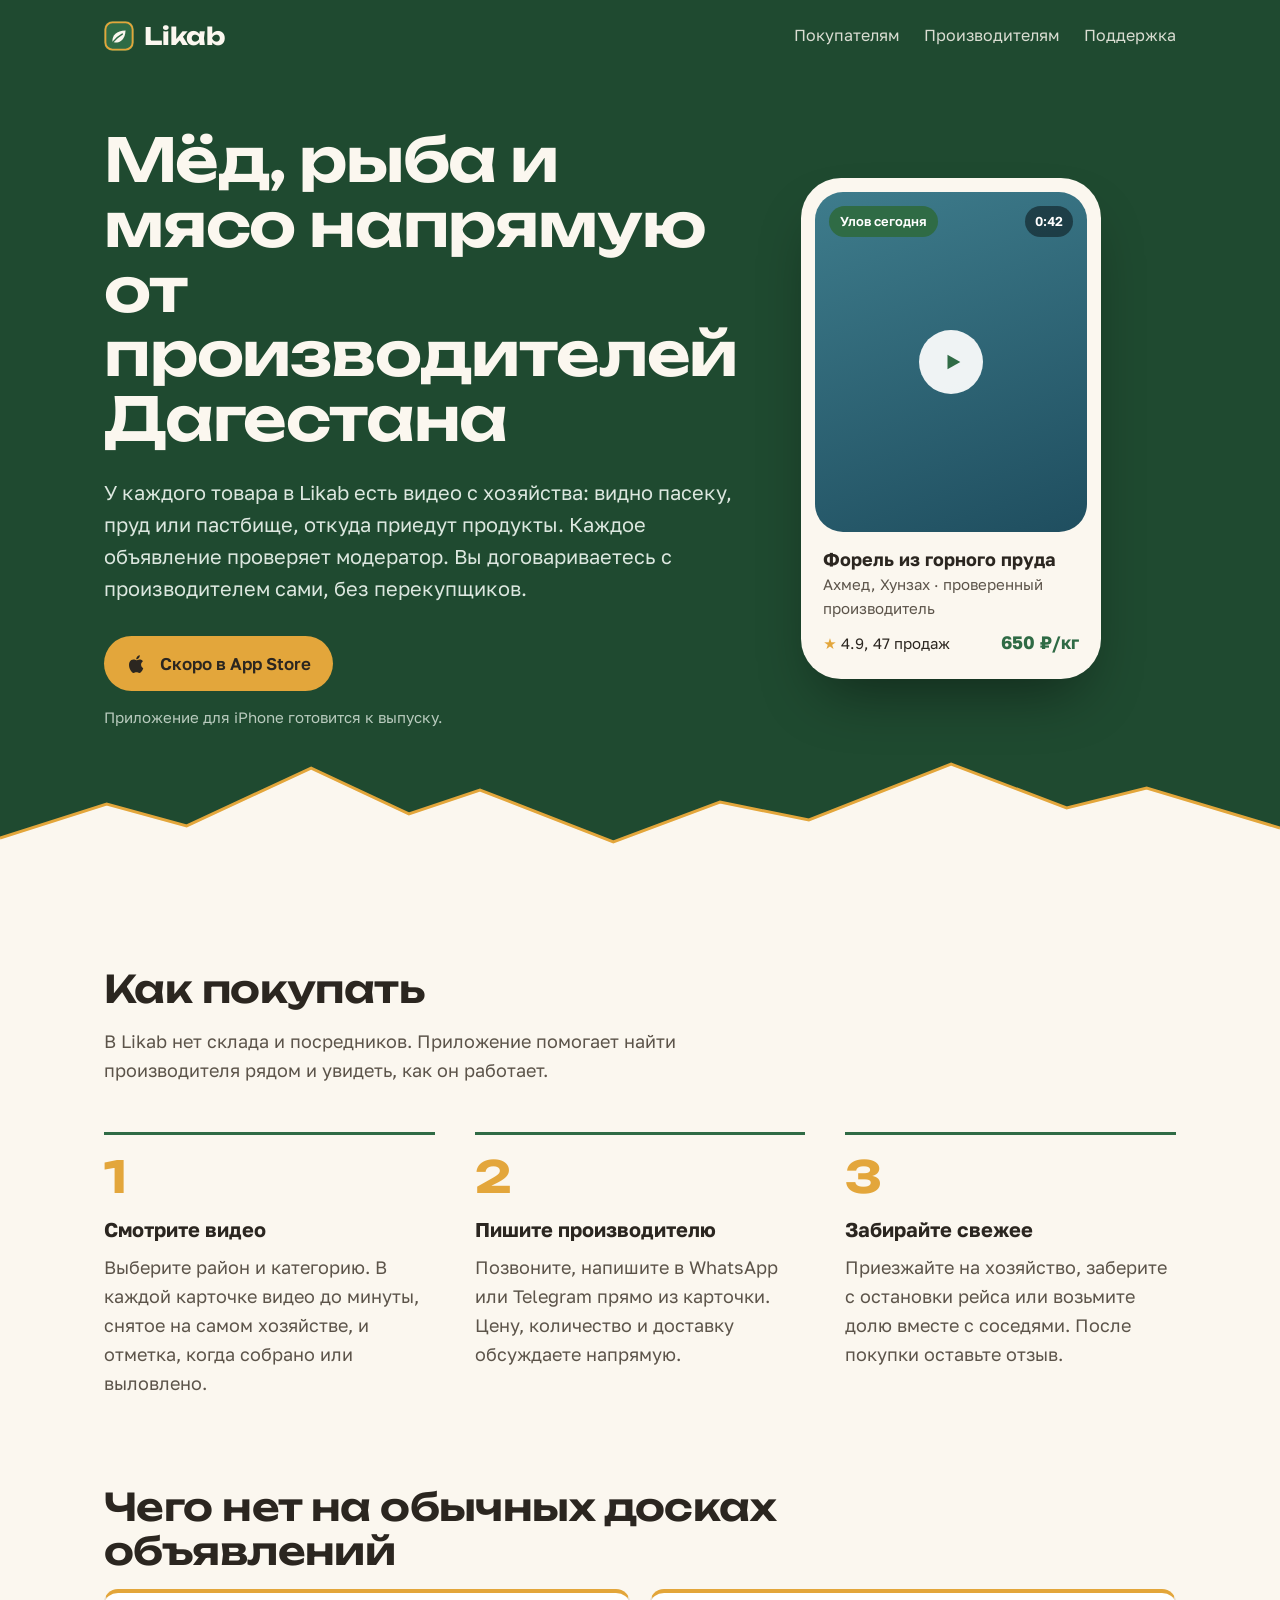
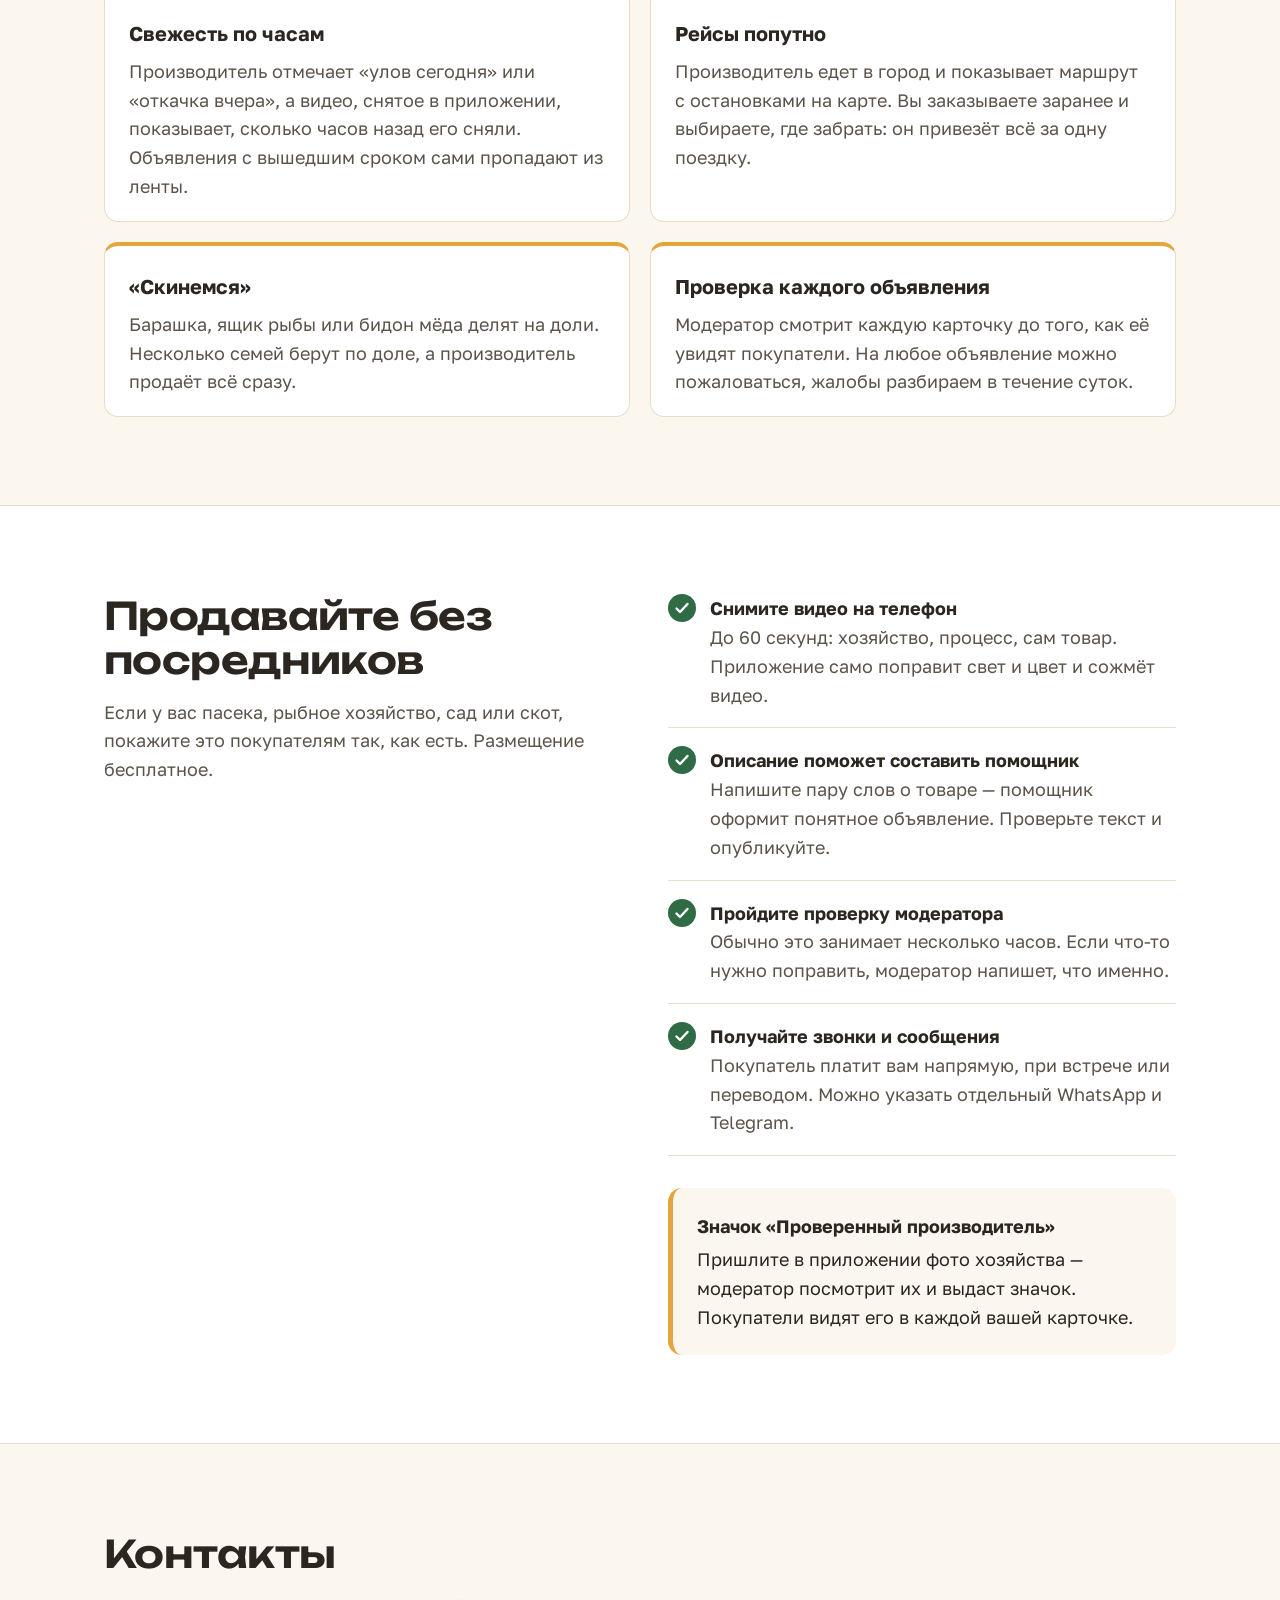
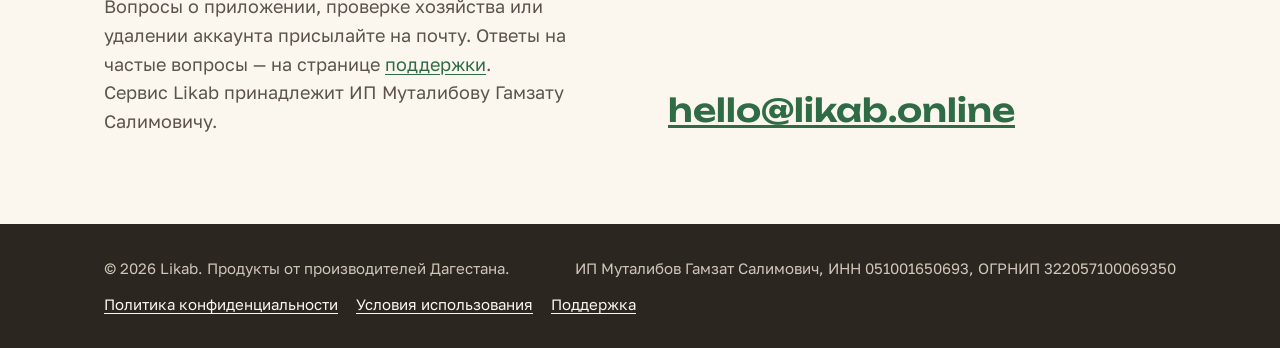
==== commit 9748c82d: "Add files via upload" ====
--- a/index.html
+++ b/index.html
@@ -9,7 +9,7 @@
 <link href="https://fonts.googleapis.com/css2?family=Golos+Text:wght@400;600;700&family=Unbounded:wght@600;700&display=swap" rel="stylesheet">
 <link rel="stylesheet" href="/styles.css">
 <title>Likab — продукты от производителей Дагестана</title>
-<meta name="description" content="Likab — приложение, где производители Дагестана продают мёд, рыбу, мясо и овощи. У каждого товара видео с хозяйства и прямой контакт с производителем.">
+<meta name="description" content="Likab — приложение, где производители Дагестана продают мёд, рыбу, мясо и овощи. У каждого товара видео с хозяйства, каждое объявление проверяет модератор.">
 </head>
 <body>
 <header class="top">
@@ -18,7 +18,7 @@
     <nav aria-label="Разделы">
       <a href="/#buyers" class="hide-sm">Покупателям</a>
       <a href="/#farmers">Производителям</a>
-      <a href="/#contacts">Контакты</a>
+      <a href="/support.html">Поддержка</a>
     </nav>
   </div>
 </header>
@@ -28,7 +28,7 @@
     <div class="wrap">
       <div>
         <h1>Мёд, рыба и мясо напрямую от производителей Дагестана</h1>
-        <p>У каждого товара в Likab есть видео с хозяйства: видно пасеку, пруд или пастбище, откуда приедут продукты. Вы договариваетесь с производителем сами, без перекупщиков.</p>
+        <p>У каждого товара в Likab есть видео с хозяйства: видно пасеку, пруд или пастбище, откуда приедут продукты. Каждое объявление проверяет модератор. Вы договариваетесь с производителем сами, без перекупщиков.</p>
         <span class="store">
           <svg viewBox="0 0 24 24" aria-hidden="true"><path fill="currentColor" d="M16.4 12.6c0-2.4 2-3.6 2.1-3.7-1.1-1.7-2.9-1.9-3.5-1.9-1.5-.2-2.9.9-3.7.9-.8 0-1.9-.9-3.2-.8-1.6 0-3.1 1-4 2.4-1.7 3-.4 7.4 1.2 9.8.8 1.2 1.8 2.5 3 2.4 1.2 0 1.7-.8 3.1-.8s1.9.8 3.2.8c1.3 0 2.1-1.2 2.9-2.4.9-1.4 1.3-2.7 1.3-2.8 0 0-2.4-1-2.4-3.9zM14 5.5c.7-.8 1.1-1.9 1-3-1 0-2.1.7-2.8 1.5-.6.7-1.2 1.8-1 2.9 1.1.1 2.1-.6 2.8-1.4z"/></svg>
           Скоро в App Store
@@ -38,13 +38,13 @@
 
       <div class="phone" aria-hidden="true">
         <div class="video">
-          <span class="badge">Проверен</span>
+          <span class="badge">Улов сегодня</span>
           <span class="time">0:42</span>
           <span class="play"><svg viewBox="0 0 24 24"><path fill="#2F6B45" d="M6 4l14 8-14 8z"/></svg></span>
         </div>
         <div class="info">
           <div class="title">Форель из горного пруда</div>
-          <div class="who">Ахмед, Хунзах</div>
+          <div class="who">Ахмед, Хунзах · проверенный производитель</div>
           <div class="row">
             <span class="stars"><b>★</b> 4.9, 47 продаж</span>
             <span class="price">650 ₽/кг</span>
@@ -62,24 +62,48 @@
   <section id="buyers">
     <div class="wrap">
       <h2>Как покупать</h2>
-      <p class="lead">В Likab нет склада и посредников. Приложение помогает найти производителя рядом и посмотреть, как он работает.</p>
+      <p class="lead">В Likab нет склада и посредников. Приложение помогает найти производителя рядом и увидеть, как он работает.</p>
       <ol class="steps">
         <li>
           <div class="n">1</div>
           <h3>Смотрите видео</h3>
-          <p>Выберите район и категорию. В каждой карточке видео до минуты, снятое на самом хозяйстве.</p>
+          <p>Выберите район и категорию. В каждой карточке видео до минуты, снятое на самом хозяйстве, и отметка, когда собрано или выловлено.</p>
         </li>
         <li>
           <div class="n">2</div>
-          <h3>Связывайтесь с производителем</h3>
-          <p>Позвоните или напишите прямо из приложения. Цену, количество и доставку обсуждаете напрямую.</p>
+          <h3>Пишите производителю</h3>
+          <p>Позвоните, напишите в WhatsApp или Telegram прямо из карточки. Цену, количество и доставку обсуждаете напрямую.</p>
         </li>
         <li>
           <div class="n">3</div>
           <h3>Забирайте свежее</h3>
-          <p>Приезжайте на хозяйство или договоритесь о доставке. После покупки оставьте отзыв, он поможет другим.</p>
+          <p>Приезжайте на хозяйство, заберите с остановки рейса или возьмите долю вместе с соседями. После покупки оставьте отзыв.</p>
         </li>
       </ol>
+    </div>
+  </section>
+
+  <section class="features">
+    <div class="wrap">
+      <h2>Чего нет на обычных досках объявлений</h2>
+      <div class="grid">
+        <article>
+          <h3>Свежесть по часам</h3>
+          <p>Производитель отмечает «улов сегодня» или «откачка вчера», а видео, снятое в приложении, показывает, сколько часов назад его сняли. Объявления с вышедшим сроком сами пропадают из ленты.</p>
+        </article>
+        <article>
+          <h3>Рейсы попутно</h3>
+          <p>Производитель едет в город и показывает маршрут с остановками на карте. Вы заказываете заранее и выбираете, где забрать: он привезёт всё за одну поездку.</p>
+        </article>
+        <article>
+          <h3>«Скинемся»</h3>
+          <p>Барашка, ящик рыбы или бидон мёда делят на доли. Несколько семей берут по доле, а производитель продаёт всё сразу.</p>
+        </article>
+        <article>
+          <h3>Проверка каждого объявления</h3>
+          <p>Модератор смотрит каждую карточку до того, как её увидят покупатели. На любое объявление можно пожаловаться, жалобы разбираем в течение суток.</p>
+        </article>
+      </div>
     </div>
   </section>
 
@@ -87,17 +111,18 @@
     <div class="wrap">
       <div>
         <h2>Продавайте без посредников</h2>
-        <p class="lead">Если у вас пасека, рыбное хозяйство, сад или скот, покажите это покупателям так, как есть.</p>
+        <p class="lead">Если у вас пасека, рыбное хозяйство, сад или скот, покажите это покупателям так, как есть. Размещение бесплатное.</p>
       </div>
       <div>
         <ul class="checks">
-          <li><svg viewBox="0 0 28 28" aria-hidden="true"><circle cx="14" cy="14" r="14" fill="#2F6B45"/><path d="M8.5 14.5l3.5 3.5 7.5-8" stroke="#fff" stroke-width="2.4" fill="none" stroke-linecap="round" stroke-linejoin="round"/></svg><div><b>Снимите видео на телефон</b><span>До 60 секунд: хозяйство, процесс, сам товар. Приложение само сожмёт видео.</span></div></li>
-          <li><svg viewBox="0 0 28 28" aria-hidden="true"><circle cx="14" cy="14" r="14" fill="#2F6B45"/><path d="M8.5 14.5l3.5 3.5 7.5-8" stroke="#fff" stroke-width="2.4" fill="none" stroke-linecap="round" stroke-linejoin="round"/></svg><div><b>Укажите цену и район</b><span>Покупатели рядом увидят вашу карточку в ленте и поиске.</span></div></li>
-          <li><svg viewBox="0 0 28 28" aria-hidden="true"><circle cx="14" cy="14" r="14" fill="#2F6B45"/><path d="M8.5 14.5l3.5 3.5 7.5-8" stroke="#fff" stroke-width="2.4" fill="none" stroke-linecap="round" stroke-linejoin="round"/></svg><div><b>Получайте звонки и сообщения</b><span>Покупатель платит вам напрямую, при встрече или переводом.</span></div></li>
+          <li><svg viewBox="0 0 28 28" aria-hidden="true"><circle cx="14" cy="14" r="14" fill="#2F6B45"/><path d="M8.5 14.5l3.5 3.5 7.5-8" stroke="#fff" stroke-width="2.4" fill="none" stroke-linecap="round" stroke-linejoin="round"/></svg><div><b>Снимите видео на телефон</b><span>До 60 секунд: хозяйство, процесс, сам товар. Приложение само поправит свет и цвет и сожмёт видео.</span></div></li>
+          <li><svg viewBox="0 0 28 28" aria-hidden="true"><circle cx="14" cy="14" r="14" fill="#2F6B45"/><path d="M8.5 14.5l3.5 3.5 7.5-8" stroke="#fff" stroke-width="2.4" fill="none" stroke-linecap="round" stroke-linejoin="round"/></svg><div><b>Описание поможет составить помощник</b><span>Напишите пару слов о товаре — помощник оформит понятное объявление. Проверьте текст и опубликуйте.</span></div></li>
+          <li><svg viewBox="0 0 28 28" aria-hidden="true"><circle cx="14" cy="14" r="14" fill="#2F6B45"/><path d="M8.5 14.5l3.5 3.5 7.5-8" stroke="#fff" stroke-width="2.4" fill="none" stroke-linecap="round" stroke-linejoin="round"/></svg><div><b>Пройдите проверку модератора</b><span>Обычно это занимает несколько часов. Если что-то нужно поправить, модератор напишет, что именно.</span></div></li>
+          <li><svg viewBox="0 0 28 28" aria-hidden="true"><circle cx="14" cy="14" r="14" fill="#2F6B45"/><path d="M8.5 14.5l3.5 3.5 7.5-8" stroke="#fff" stroke-width="2.4" fill="none" stroke-linecap="round" stroke-linejoin="round"/></svg><div><b>Получайте звонки и сообщения</b><span>Покупатель платит вам напрямую, при встрече или переводом. Можно указать отдельный WhatsApp и Telegram.</span></div></li>
         </ul>
         <div class="verified">
-          <b>Значок «Проверен»</b>
-          Его получают производители, чьё хозяйство и документы мы проверили. Покупатели видят значок в каждой карточке.
+          <b>Значок «Проверенный производитель»</b>
+          Пришлите в приложении фото хозяйства — модератор посмотрит их и выдаст значок. Покупатели видят его в каждой вашей карточке.
         </div>
       </div>
     </div>
@@ -107,7 +132,7 @@
     <div class="wrap">
       <div>
         <h2>Контакты</h2>
-        <p class="lead" style="margin-bottom:0">Вопросы о приложении, проверке хозяйства или удалении аккаунта присылайте на почту.<br>Сервис Likab принадлежит ИП Муталибову Гамзату Салимовичу.</p>
+        <p class="lead" style="margin-bottom:0">Вопросы о приложении, проверке хозяйства или удалении аккаунта присылайте на почту. Ответы на частые вопросы — на странице <a href="/support.html">поддержки</a>.<br>Сервис Likab принадлежит ИП Муталибову Гамзату Салимовичу.</p>
       </div>
       <div>
         <a class="mail" href="mailto:hello@likab.online">hello@likab.online</a>
@@ -118,9 +143,9 @@
 
 <footer>
   <div class="wrap">
-    <span>© 2026 Likab. Маркетплейс продуктов от производителей Дагестана.</span>
+    <span>© 2026 Likab. Продукты от производителей Дагестана.</span>
     <span>ИП Муталибов Гамзат Салимович, ИНН 051001650693, ОГРНИП 322057100069350</span>
-    <span><a href="/privacy.html">Политика конфиденциальности</a></span>
+    <span class="links"><a href="/privacy.html">Политика конфиденциальности</a> <a href="/terms.html">Условия использования</a> <a href="/support.html">Поддержка</a></span>
   </div>
 </footer>
 </body>
--- a/styles.css
+++ b/styles.css
@@ -176,12 +176,40 @@
 .doc th, .doc td { text-align: left; vertical-align: top; padding: 10px 12px; border-bottom: 1px solid var(--line); }
 .doc th { font-weight: 600; background: var(--white); }
 
+/* Возможности */
+.features { padding-top: 0; }
+.features .grid { display: grid; grid-template-columns: repeat(2, 1fr); gap: 20px; }
+.features article {
+  background: var(--white); border: 1px solid var(--line); border-radius: var(--radius-sm);
+  padding: 24px 24px 20px; border-top: 4px solid var(--amber);
+}
+.features h3 { font-size: 20px; margin: 0 0 8px; }
+.features p { margin: 0; color: var(--ink-soft); }
+
+/* Вопросы и ответы */
+.faq { border-top: 1px solid var(--line); }
+.faq details { border-bottom: 1px solid var(--line); }
+.faq summary {
+  cursor: pointer; list-style: none; padding: 16px 32px 16px 0; font-weight: 600;
+  position: relative;
+}
+.faq summary::-webkit-details-marker { display: none; }
+.faq summary::after {
+  content: "+"; position: absolute; right: 4px; top: 12px;
+  font-size: 24px; color: var(--green); font-weight: 400;
+}
+.faq details[open] summary::after { content: "–"; }
+.faq details > div { padding: 0 0 18px; color: var(--ink-soft); }
+
+footer .links { display: flex; flex-wrap: wrap; gap: 6px 18px; }
+
 /* Телефоны */
 @media (max-width: 860px) {
   .hero .wrap { grid-template-columns: 1fr; padding-top: 32px; padding-bottom: 120px; gap: 40px; }
   .phone { width: min(280px, 100%); }
   .steps { grid-template-columns: 1fr; gap: 32px; }
   .farmers .wrap, .contacts .wrap { grid-template-columns: 1fr; gap: 32px; }
+  .features .grid { grid-template-columns: 1fr; }
   section { padding: 64px 0; }
 }
 @media (max-width: 560px) {
